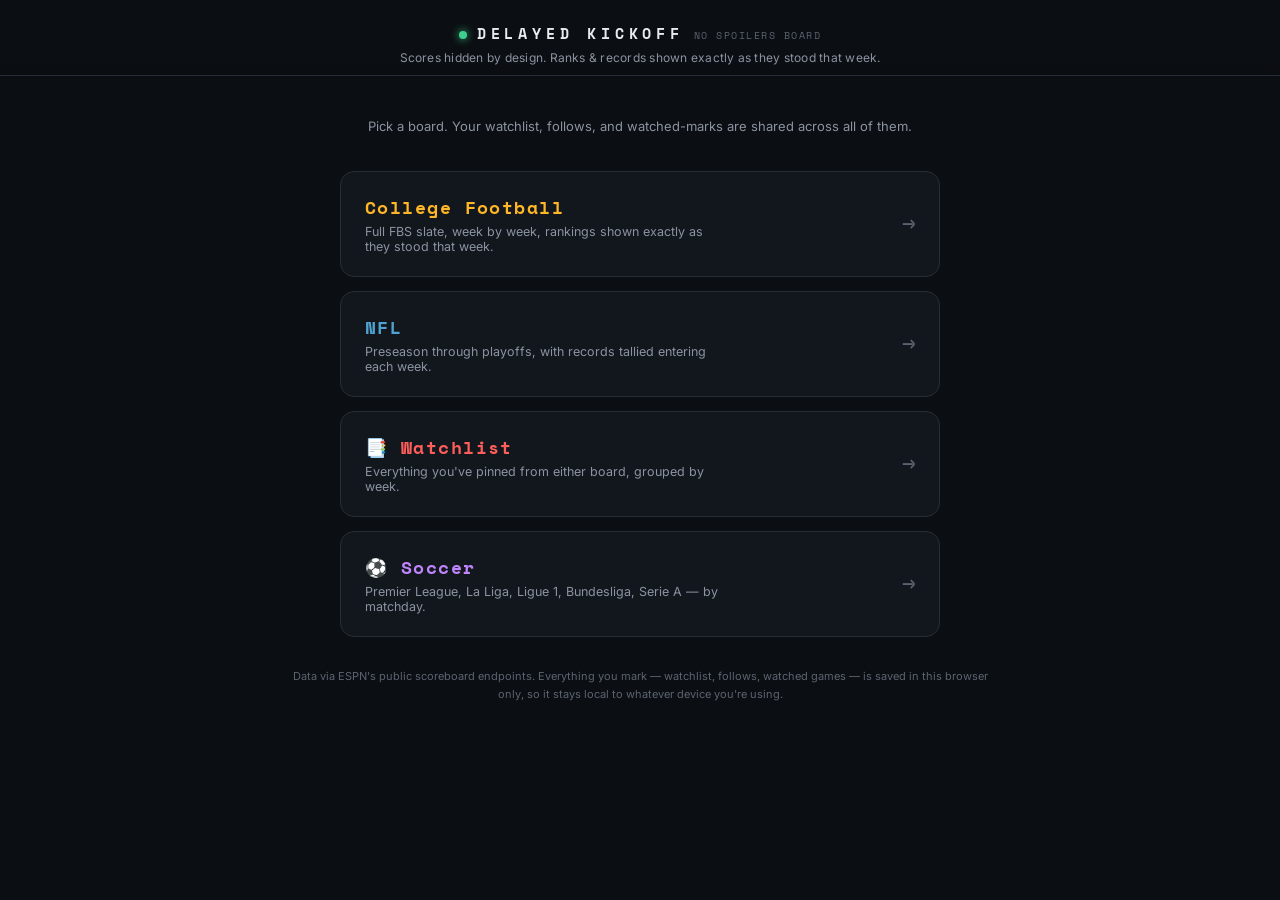
==== index.html @ 47e8d2de "Initial commit: Delayed Kickoff spoiler-free sports watchlist Static site (CFB, NFL, soccer boards) " ====
<!DOCTYPE html>
<html lang="en">
<head>
<meta charset="UTF-8">
<meta name="viewport" content="width=device-width, initial-scale=1.0">
<title>Delayed Kickoff</title>
<link rel="preconnect" href="https://fonts.googleapis.com">
<link href="https://fonts.googleapis.com/css2?family=Space+Mono:wght@400;700&family=Inter:wght@400;500;600;700&display=swap" rel="stylesheet">
<link rel="stylesheet" href="styles.css">
</head>
<body>

<header>
  <div class="brand"><span class="dot"></span><h1>Delayed Kickoff</h1><span class="tag">no spoilers board</span></div>
  <div class="subhead">Scores hidden by design. Ranks &amp; records shown exactly as they stood that week.</div>
</header>

<main class="landing-main">
  <div class="landing-sub">Pick a board. Your watchlist, follows, and watched-marks are shared across all of them.</div>

  <a class="sport-card" data-accent="cfb" href="cfb.html">
    <div>
      <div class="label">College Football</div>
      <div class="desc">Full FBS slate, week by week, rankings shown exactly as they stood that week.</div>
    </div>
    <div class="arrow">→</div>
  </a>

  <a class="sport-card" data-accent="nfl" href="nfl.html">
    <div>
      <div class="label">NFL</div>
      <div class="desc">Preseason through playoffs, with records tallied entering each week.</div>
    </div>
    <div class="arrow">→</div>
  </a>

  <a class="sport-card" data-accent="watchlist" href="watchlist.html">
    <div>
      <div class="label">📑 Watchlist</div>
      <div class="desc">Everything you've pinned from either board, grouped by week.</div>
    </div>
    <div class="arrow">→</div>
  </a>

  <a class="sport-card" data-accent="eng1" href="soccer.html">
    <div>
      <div class="label">⚽ Soccer</div>
      <div class="desc">Premier League, La Liga, Ligue 1, Bundesliga, Serie A — by matchday.</div>
    </div>
    <div class="arrow">→</div>
  </a>
</main>

<footer class="note">
  Data via ESPN's public scoreboard endpoints. Everything you mark — watchlist, follows, watched games — is saved
  in this browser only, so it stays local to whatever device you're using.
</footer>

</body>
</html>
---- styles.css ----
:root{
    --bg:#0B0E12;
    --panel:#12171D;
    --panel2:#1A2129;
    --line:#262E37;
    --text:#E7ECEF;
    --dim:#8B93A1;
    --dimmer:#5B6470;
    --cfb:#FFB627;
    --nfl:#4FA3D1;
    --gold:#FFD166;
    --hot:#FF5E5B;
    --good:#3ECF8E;
  }
  *{box-sizing:border-box;}
  html,body{margin:0;padding:0;background:var(--bg);color:var(--text);font-family:'Inter',sans-serif;}
  body{min-height:100vh;padding-bottom:60px;}
  ::selection{background:var(--gold);color:#0B0E12;}

  a{color:inherit;}

  /* ---------- header ---------- */
  header{
    position:sticky;top:0;z-index:20;
    background:linear-gradient(#0B0E12 85%, transparent);
    padding:22px 18px 10px;
    border-bottom:1px solid var(--line);
    backdrop-filter:blur(6px);
  }
  .brand{
    display:flex;align-items:baseline;gap:10px;justify-content:center;
    font-family:'Space Mono',monospace;
  }
  .brand .dot{width:8px;height:8px;border-radius:50%;background:var(--good);box-shadow:0 0 8px var(--good);}
  .brand h1{
    font-size:15px;letter-spacing:.32em;text-transform:uppercase;margin:0;
    color:var(--text);font-weight:700;
  }
  .brand .tag{font-size:10px;color:var(--dimmer);letter-spacing:.15em;text-transform:uppercase;}
  .subhead{text-align:center;color:var(--dim);font-size:12px;margin-top:6px;letter-spacing:.02em;}

  .controls{
    max-width:760px;margin:16px auto 0;display:flex;flex-direction:column;gap:12px;align-items:center;
  }
  .tabs{display:flex;gap:6px;background:var(--panel);border:1px solid var(--line);border-radius:10px;padding:4px;}
  .tab{
    font-family:'Space Mono',monospace;font-size:12px;letter-spacing:.08em;
    padding:8px 18px;border-radius:7px;cursor:pointer;color:var(--dim);
    border:1px solid transparent;transition:all .15s ease;background:transparent;
  }
  .tab.active{color:#0B0E12;font-weight:700;}
  .tab[data-sport="college-football"].active{background:var(--cfb);}
  .tab[data-sport="nfl"].active{background:var(--nfl);}
  .tab[data-sport="watchlist"].active{background:var(--hot);}
  .tab:not(.active):hover{color:var(--text);}

  .weeknav{display:flex;align-items:center;gap:14px;font-family:'Space Mono',monospace;}
  .weeknav button{
    width:34px;height:34px;border-radius:8px;border:1px solid var(--line);background:var(--panel);
    color:var(--text);font-size:16px;cursor:pointer;transition:all .15s ease;
  }
  .weeknav button:hover:not(:disabled){border-color:var(--dim);}
  .weeknav button:disabled{opacity:.3;cursor:default;}
  .weeknav .weeklabel{min-width:170px;text-align:center;font-size:13px;letter-spacing:.05em;}
  .weeknav .weeklabel .yr{color:var(--dimmer);font-size:11px;display:block;margin-top:2px;}

  .now-badge{
    font-family:'Space Mono',monospace;font-size:10px;letter-spacing:.1em;color:var(--good);
    border:1px solid var(--good);border-radius:20px;padding:3px 10px;cursor:pointer;background:transparent;
    text-transform:uppercase;
  }
  .now-badge:hover{background:rgba(62,207,142,.1);}

  /* ---------- board ---------- */
  main{max-width:760px;margin:22px auto 0;padding:0 16px;perspective:1200px;}

  .empty, .loading, .err{
    text-align:center;color:var(--dim);padding:60px 20px;font-family:'Space Mono',monospace;font-size:13px;
    letter-spacing:.04em;line-height:1.8;
  }
  .loading .flicker{animation:flicker 1.1s infinite;}
  @keyframes flicker{0%,100%{opacity:1;}50%{opacity:.35;}}
  .err{color:var(--hot);}
  .err a{text-decoration:underline;color:var(--gold);}

  .day-group{margin-bottom:22px;}
  .day-label{
    font-family:'Space Mono',monospace;font-size:11px;letter-spacing:.15em;text-transform:uppercase;
    color:var(--dimmer);margin:0 0 8px 4px;
  }

  .row{
    background:var(--panel);border:1px solid var(--line);border-radius:10px;
    padding:14px 16px;margin-bottom:8px;
    display:grid;grid-template-columns:64px 1fr auto;gap:14px;align-items:center;
    transform-origin:top center;
    animation:flap .5s ease both;
  }
  @keyframes flap{
    0%{transform:rotateX(-85deg);opacity:0;}
    60%{transform:rotateX(8deg);opacity:1;}
    100%{transform:rotateX(0);opacity:1;}
  }
  @media (prefers-reduced-motion:reduce){.row{animation:none;}}
  .row.static{animation:none;transform:none;opacity:1;}

  .row .time{
    font-family:'Space Mono',monospace;font-size:12px;color:var(--dim);text-align:left;line-height:1.4;
  }
  .row .time .status-live{color:var(--hot);font-weight:700;}
  .row .time .status-final{color:var(--dimmer);}

  .matchup{min-width:0;}
  .team-line{display:flex;align-items:center;gap:8px;margin:2px 0;flex-wrap:wrap;}
  .team-name{font-weight:600;font-size:14.5px;}
  .team-name.winner{color:var(--gold);}
  .rank-chip{
    font-family:'Space Mono',monospace;font-size:10px;background:var(--panel2);color:var(--dim);
    border:1px solid var(--line);border-radius:4px;padding:1px 5px;
  }
  .rec{font-family:'Space Mono',monospace;font-size:11px;color:var(--dimmer);}
  .at{color:var(--dimmer);font-size:11px;font-family:'Space Mono',monospace;margin:0 2px;}
  .venue-net{font-size:11px;color:var(--dimmer);margin-top:6px;display:flex;gap:10px;flex-wrap:wrap;}
  .venue-net .net{color:var(--dim);font-weight:600;}

  .flags{display:flex;flex-direction:column;gap:5px;align-items:flex-end;min-width:96px;}
  .badge{
    font-family:'Space Mono',monospace;font-size:9.5px;letter-spacing:.05em;text-transform:uppercase;
    border-radius:5px;padding:3px 7px;white-space:nowrap;
  }
  .badge.marquee{background:rgba(255,209,102,.12);color:var(--gold);border:1px solid rgba(255,209,102,.35);}
  .badge.nailbiter{background:rgba(255,94,91,.12);color:var(--hot);border:1px solid rgba(255,94,91,.35);}
  .badge.spread{background:rgba(79,163,209,.12);color:var(--nfl);border:1px solid rgba(79,163,209,.35);}
  .badge.following{background:rgba(255,94,91,.14);color:var(--hot);border:1px solid rgba(255,94,91,.4);}
  .stars{font-size:12px;letter-spacing:1px;color:var(--gold);}

  .row.followed{border-color:rgba(255,94,91,.4);}
  .row.seen{opacity:.5;}
  .row.seen:hover{opacity:.8;}
  .row.seen .team-name.winner{color:var(--dim);}

  .icon-row{display:flex;gap:6px;}

  .seen-btn{
    background:none;border:none;cursor:pointer;font-size:15px;line-height:1;padding:2px;color:var(--dimmer);
    transition:color .15s ease, transform .1s ease;
  }
  .seen-btn:hover{color:var(--good);}
  .seen-btn.on{color:var(--good);}

  .reveal-btn{
    background:none;border:none;cursor:pointer;font-size:13px;line-height:1;padding:2px;color:var(--dimmer);
    transition:color .15s ease;
  }
  .reveal-btn:hover{color:var(--gold);}
  .reveal-btn.on{color:var(--gold);}

  .team-reveal-btn{
    background:none;border:none;cursor:pointer;font-size:11px;line-height:1;padding:0 2px;color:var(--dimmer);
    transition:color .15s ease;
  }
  .team-reveal-btn:hover{color:var(--gold);}
  .team-reveal-btn.on{color:var(--gold);}

  .bookmark-btn{
    background:none;border:none;cursor:pointer;font-size:16px;line-height:1;padding:2px;
    filter:grayscale(1) opacity(.55);transition:filter .15s ease, transform .1s ease;
  }
  .bookmark-btn:hover{filter:grayscale(.4) opacity(.85);}
  .bookmark-btn.on{filter:none;opacity:1;transform:scale(1.05);}

  .follow-btn{
    background:none;border:none;cursor:pointer;font-size:12px;line-height:1;color:var(--dimmer);
    padding:0 2px;transition:color .15s ease, transform .1s ease;
  }
  .follow-btn:hover{color:var(--hot);}
  .follow-btn.on{color:var(--hot);transform:scale(1.1);}

  .sort-toggle{display:flex;gap:6px;background:var(--panel);border:1px solid var(--line);border-radius:20px;padding:3px;}
  .sort-btn{
    font-family:'Space Mono',monospace;font-size:10px;letter-spacing:.05em;color:var(--dim);
    padding:5px 12px;border-radius:16px;border:1px solid transparent;background:transparent;cursor:pointer;
    transition:all .15s ease;text-transform:uppercase;
  }
  .sort-btn.active{background:var(--panel2);color:var(--text);border-color:var(--line);}
  .sort-btn:not(.active):hover{color:var(--text);}

  .date-mini{color:var(--dimmer);font-size:10px;margin-bottom:2px;}

  .follow-list{display:flex;flex-wrap:wrap;gap:6px;justify-content:center;max-width:600px;}
  .chip{
    font-family:'Space Mono',monospace;font-size:10.5px;color:var(--text);background:var(--panel2);
    border:1px solid var(--line);border-radius:20px;padding:3px 6px 3px 10px;display:inline-flex;align-items:center;gap:6px;
  }
  .chip-x{background:none;border:none;color:var(--dimmer);cursor:pointer;font-size:13px;line-height:1;padding:0 3px;}
  .chip-x:hover{color:var(--hot);}

  footer.note{
    max-width:760px;margin:30px auto 0;padding:0 20px;color:var(--dimmer);
    font-size:11px;line-height:1.7;text-align:center;font-family:'Inter',sans-serif;
  }
  footer.note b{color:var(--dim);}

  @media (max-width:520px){
    .row{grid-template-columns:52px 1fr;}
    .flags{grid-column:1/-1;flex-direction:row;justify-content:flex-start;margin-top:4px;}
  }

  /* ---------- landing page ---------- */
  .landing-main{
    max-width:640px;margin:60px auto 0;padding:0 20px;
    display:flex;flex-direction:column;gap:14px;
  }
  .landing-sub{
    text-align:center;color:var(--dim);font-size:13px;margin:-20px 0 20px;line-height:1.6;
  }
  .sport-card{
    display:flex;align-items:center;justify-content:space-between;gap:16px;
    background:var(--panel);border:1px solid var(--line);border-radius:14px;
    padding:22px 24px;text-decoration:none;color:var(--text);
    transition:transform .15s ease, border-color .15s ease;
  }
  .sport-card:hover{transform:translateY(-2px);}
  .sport-card[data-accent="cfb"]:hover{border-color:var(--cfb);}
  .sport-card[data-accent="nfl"]:hover{border-color:var(--nfl);}
  .sport-card[data-accent="watchlist"]:hover{border-color:var(--hot);}
  .sport-card .label{
    font-family:'Space Mono',monospace;font-size:18px;letter-spacing:.08em;font-weight:700;
  }
  .sport-card[data-accent="cfb"] .label{color:var(--cfb);}
  .sport-card[data-accent="nfl"] .label{color:var(--nfl);}
  .sport-card[data-accent="watchlist"] .label{color:var(--hot);}
  .sport-card .desc{color:var(--dim);font-size:12.5px;margin-top:4px;max-width:360px;}
  .sport-card .arrow{font-family:'Space Mono',monospace;font-size:22px;color:var(--dimmer);}

  /* ---------- soccer board (5-league tabs) ---------- */
  :root{
    --eng1:#C084FC;
    --esp1:#FB7185;
    --fra1:#38BDF8;
    --ger1:#FACC15;
    --ita1:#34D399;
  }
  .tab[data-league="eng.1"].active{background:var(--eng1);}
  .tab[data-league="esp.1"].active{background:var(--esp1);}
  .tab[data-league="fra.1"].active{background:var(--fra1);}
  .tab[data-league="ger.1"].active{background:var(--ger1);}
  .tab[data-league="ita.1"].active{background:var(--ita1);}
  .tabs.soccer-tabs{flex-wrap:wrap;justify-content:center;max-width:520px;}

  .sport-card[data-accent="eng1"]:hover{border-color:var(--eng1);}
  .sport-card[data-accent="eng1"] .label{color:var(--eng1);}
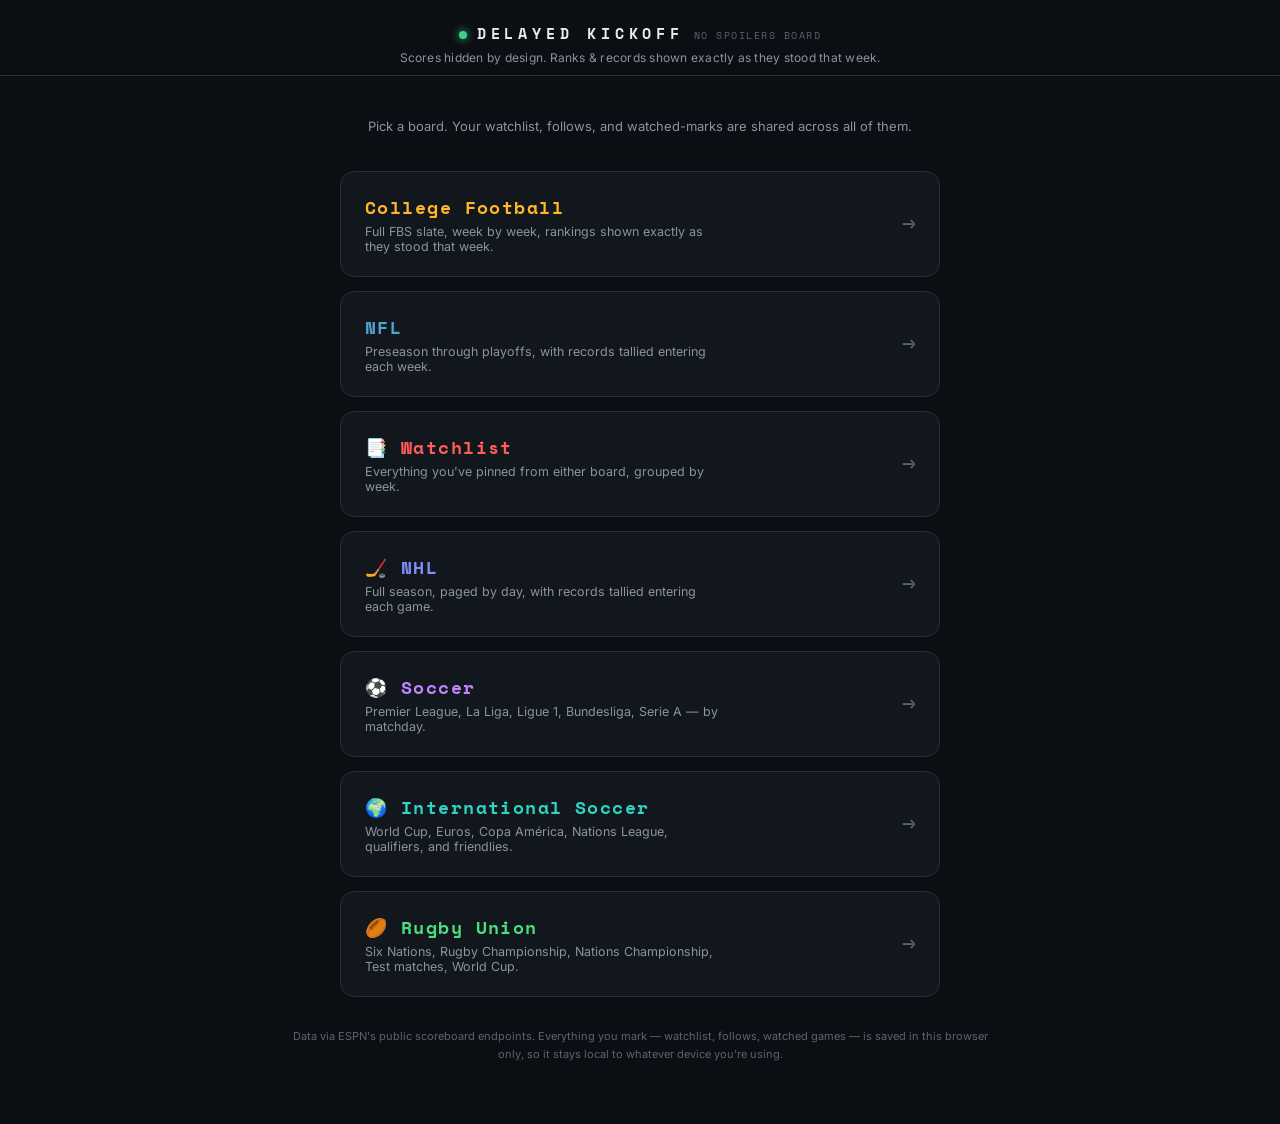
==== commit 01d5164f: "Added NHL, national team soccer, national team rugby" ====
--- a/index.html
+++ b/index.html
@@ -42,10 +42,34 @@
     <div class="arrow">→</div>
   </a>
 
+  <a class="sport-card" data-accent="nhl" href="nhl.html">
+    <div>
+      <div class="label">🏒 NHL</div>
+      <div class="desc">Full season, paged by day, with records tallied entering each game.</div>
+    </div>
+    <div class="arrow">→</div>
+  </a>
+
   <a class="sport-card" data-accent="eng1" href="soccer.html">
     <div>
       <div class="label">⚽ Soccer</div>
       <div class="desc">Premier League, La Liga, Ligue 1, Bundesliga, Serie A — by matchday.</div>
+    </div>
+    <div class="arrow">→</div>
+  </a>
+
+  <a class="sport-card" data-accent="intlsoccer" href="intl-soccer.html">
+    <div>
+      <div class="label">🌍 International Soccer</div>
+      <div class="desc">World Cup, Euros, Copa América, Nations League, qualifiers, and friendlies.</div>
+    </div>
+    <div class="arrow">→</div>
+  </a>
+
+  <a class="sport-card" data-accent="rugby" href="rugby.html">
+    <div>
+      <div class="label">🏉 Rugby Union</div>
+      <div class="desc">Six Nations, Rugby Championship, Nations Championship, Test matches, World Cup.</div>
     </div>
     <div class="arrow">→</div>
   </a>
--- a/styles.css
+++ b/styles.css
@@ -8,6 +8,7 @@
     --dimmer:#5B6470;
     --cfb:#FFB627;
     --nfl:#4FA3D1;
+    --nhl:#818CF8;
     --gold:#FFD166;
     --hot:#FF5E5B;
     --good:#3ECF8E;
@@ -42,7 +43,7 @@
   .controls{
     max-width:760px;margin:16px auto 0;display:flex;flex-direction:column;gap:12px;align-items:center;
   }
-  .tabs{display:flex;gap:6px;background:var(--panel);border:1px solid var(--line);border-radius:10px;padding:4px;}
+  .tabs{display:flex;gap:6px;background:var(--panel);border:1px solid var(--line);border-radius:10px;padding:4px;flex-wrap:wrap;justify-content:center;}
   .tab{
     font-family:'Space Mono',monospace;font-size:12px;letter-spacing:.08em;
     padding:8px 18px;border-radius:7px;cursor:pointer;color:var(--dim);
@@ -51,6 +52,7 @@
   .tab.active{color:#0B0E12;font-weight:700;}
   .tab[data-sport="college-football"].active{background:var(--cfb);}
   .tab[data-sport="nfl"].active{background:var(--nfl);}
+  .tab[data-sport="nhl"].active{background:var(--nhl);}
   .tab[data-sport="watchlist"].active{background:var(--hot);}
   .tab:not(.active):hover{color:var(--text);}
 
@@ -109,6 +111,7 @@
   }
   .row .time .status-live{color:var(--hot);font-weight:700;}
   .row .time .status-final{color:var(--dimmer);}
+  .row .time .status-replay{color:var(--gold);}
 
   .matchup{min-width:0;}
   .team-line{display:flex;align-items:center;gap:8px;margin:2px 0;flex-wrap:wrap;}
@@ -223,12 +226,14 @@
   .sport-card:hover{transform:translateY(-2px);}
   .sport-card[data-accent="cfb"]:hover{border-color:var(--cfb);}
   .sport-card[data-accent="nfl"]:hover{border-color:var(--nfl);}
+  .sport-card[data-accent="nhl"]:hover{border-color:var(--nhl);}
   .sport-card[data-accent="watchlist"]:hover{border-color:var(--hot);}
   .sport-card .label{
     font-family:'Space Mono',monospace;font-size:18px;letter-spacing:.08em;font-weight:700;
   }
   .sport-card[data-accent="cfb"] .label{color:var(--cfb);}
   .sport-card[data-accent="nfl"] .label{color:var(--nfl);}
+  .sport-card[data-accent="nhl"] .label{color:var(--nhl);}
   .sport-card[data-accent="watchlist"] .label{color:var(--hot);}
   .sport-card .desc{color:var(--dim);font-size:12.5px;margin-top:4px;max-width:360px;}
   .sport-card .arrow{font-family:'Space Mono',monospace;font-size:22px;color:var(--dimmer);}
@@ -250,3 +255,20 @@
 
   .sport-card[data-accent="eng1"]:hover{border-color:var(--eng1);}
   .sport-card[data-accent="eng1"] .label{color:var(--eng1);}
+
+  /* ---------- international soccer + rugby boards ---------- */
+  :root{
+    --intlsoccer:#2DD4BF;
+    --rugby:#4ADE80;
+  }
+  .tab[data-sport="intl-soccer"].active{background:var(--intlsoccer);}
+  .tab[data-sport="rugby"].active{background:var(--rugby);}
+  .tabs.intlsoccer-tabs{flex-wrap:wrap;justify-content:center;max-width:680px;}
+  .tabs.rugby-tabs{flex-wrap:wrap;justify-content:center;max-width:560px;}
+  .tabs.intlsoccer-tabs .tab.active{background:var(--intlsoccer);}
+  .tabs.rugby-tabs .tab.active{background:var(--rugby);}
+
+  .sport-card[data-accent="intlsoccer"]:hover{border-color:var(--intlsoccer);}
+  .sport-card[data-accent="intlsoccer"] .label{color:var(--intlsoccer);}
+  .sport-card[data-accent="rugby"]:hover{border-color:var(--rugby);}
+  .sport-card[data-accent="rugby"] .label{color:var(--rugby);}
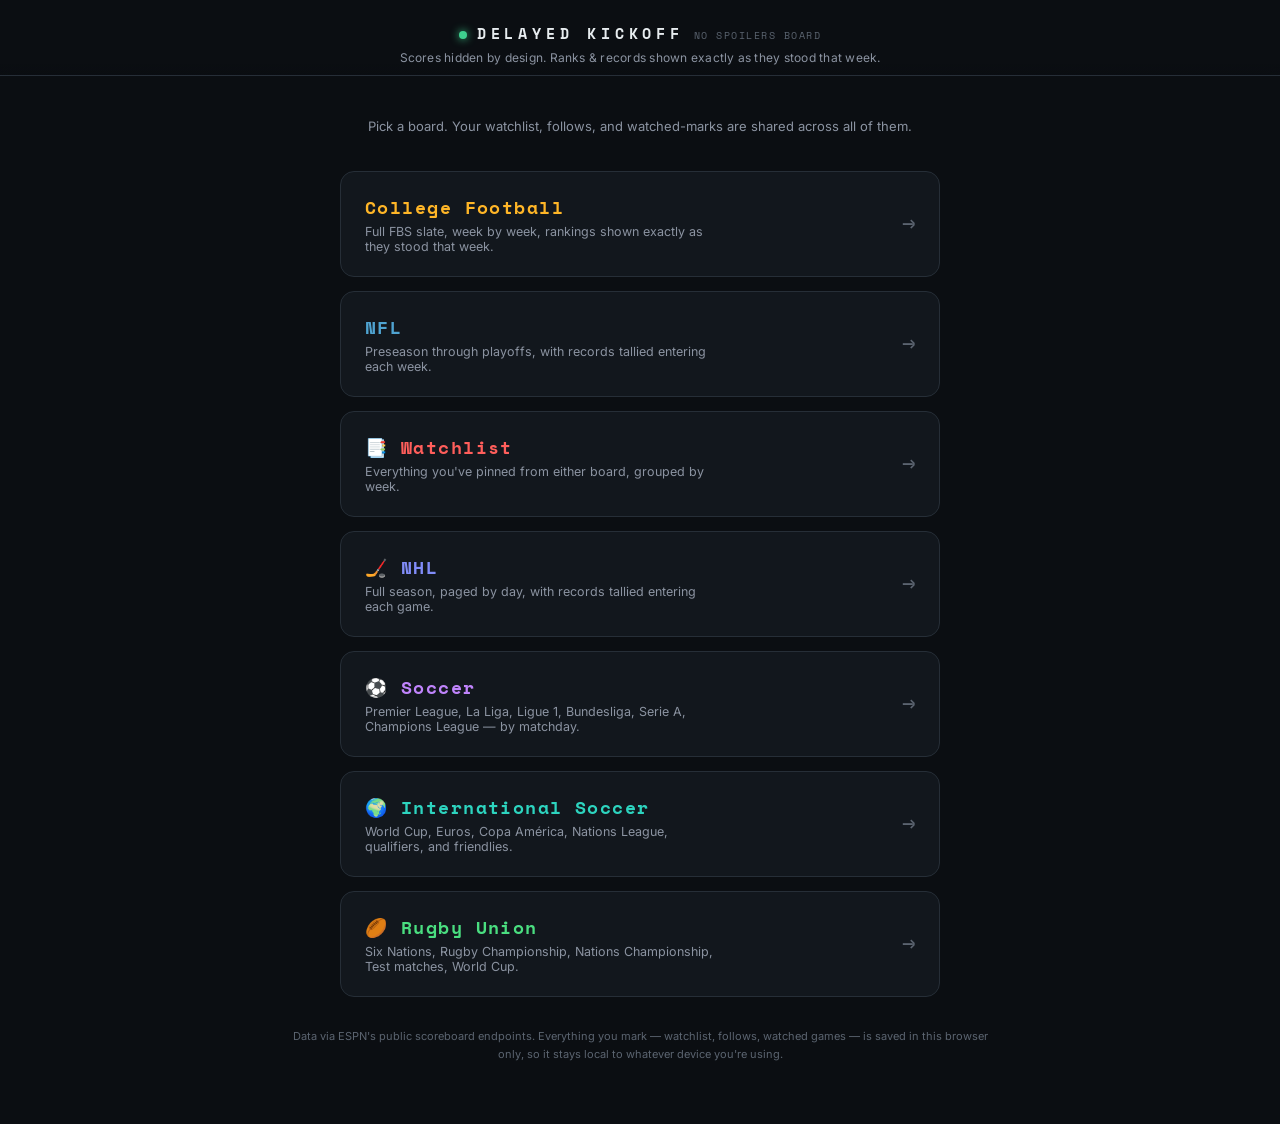
==== commit 0ae53809: "Add Champions League and fix broken soccer season fetching Adds Champions League as a new soccer tab" ====
--- a/index.html
+++ b/index.html
@@ -3,6 +3,7 @@
 <head>
 <meta charset="UTF-8">
 <meta name="viewport" content="width=device-width, initial-scale=1.0">
+<link rel="icon" href="data:image/svg+xml,<svg xmlns='http://www.w3.org/2000/svg' viewBox='0 0 100 100'><text y='.9em' font-size='90'>🙈</text></svg>">
 <title>Delayed Kickoff</title>
 <link rel="preconnect" href="https://fonts.googleapis.com">
 <link href="https://fonts.googleapis.com/css2?family=Space+Mono:wght@400;700&family=Inter:wght@400;500;600;700&display=swap" rel="stylesheet">
@@ -53,7 +54,7 @@
   <a class="sport-card" data-accent="eng1" href="soccer.html">
     <div>
       <div class="label">⚽ Soccer</div>
-      <div class="desc">Premier League, La Liga, Ligue 1, Bundesliga, Serie A — by matchday.</div>
+      <div class="desc">Premier League, La Liga, Ligue 1, Bundesliga, Serie A, Champions League — by matchday.</div>
     </div>
     <div class="arrow">→</div>
   </a>
--- a/styles.css
+++ b/styles.css
@@ -12,6 +12,7 @@
     --gold:#FFD166;
     --hot:#FF5E5B;
     --good:#3ECF8E;
+    --rivalry:#B18AFF;
   }
   *{box-sizing:border-box;}
   html,body{margin:0;padding:0;background:var(--bg);color:var(--text);font-family:'Inter',sans-serif;}
@@ -73,6 +74,14 @@
   }
   .now-badge:hover{background:rgba(62,207,142,.1);}
 
+  .data-io{display:flex;gap:8px;justify-content:center;}
+  .data-io button{
+    font-family:'Space Mono',monospace;font-size:10px;letter-spacing:.08em;color:var(--dim);
+    border:1px solid var(--line);border-radius:20px;padding:5px 12px;cursor:pointer;background:var(--panel);
+    text-transform:uppercase;
+  }
+  .data-io button:hover{color:var(--text);border-color:var(--dim);}
+
   /* ---------- board ---------- */
   main{max-width:760px;margin:22px auto 0;padding:0 16px;perspective:1200px;}
 
@@ -135,7 +144,15 @@
   .badge.nailbiter{background:rgba(255,94,91,.12);color:var(--hot);border:1px solid rgba(255,94,91,.35);}
   .badge.spread{background:rgba(79,163,209,.12);color:var(--nfl);border:1px solid rgba(79,163,209,.35);}
   .badge.following{background:rgba(255,94,91,.14);color:var(--hot);border:1px solid rgba(255,94,91,.4);}
-  .stars{font-size:12px;letter-spacing:1px;color:var(--gold);}
+  .badge.rivalry{background:rgba(177,138,255,.12);color:var(--rivalry);border:1px solid rgba(177,138,255,.35);}
+  .badge.overtime{background:rgba(62,207,142,.12);color:var(--good);border:1px solid rgba(62,207,142,.35);}
+  .watch-score{
+    font-family:'Space Mono',monospace;font-size:12px;font-weight:700;line-height:1;
+    padding:3px 6px;border-radius:5px;border:1px solid var(--line);background:var(--panel2);
+  }
+  .watch-score.low{color:var(--dimmer);}
+  .watch-score.mid{color:var(--gold);border-color:rgba(255,209,102,.35);}
+  .watch-score.high{color:var(--good);border-color:rgba(62,207,142,.35);}
 
   .row.followed{border-color:rgba(255,94,91,.4);}
   .row.seen{opacity:.5;}
@@ -238,19 +255,21 @@
   .sport-card .desc{color:var(--dim);font-size:12.5px;margin-top:4px;max-width:360px;}
   .sport-card .arrow{font-family:'Space Mono',monospace;font-size:22px;color:var(--dimmer);}
 
-  /* ---------- soccer board (5-league tabs) ---------- */
+  /* ---------- soccer board (5 domestic leagues + Champions League tabs) ---------- */
   :root{
     --eng1:#C084FC;
     --esp1:#FB7185;
     --fra1:#38BDF8;
     --ger1:#FACC15;
     --ita1:#34D399;
+    --ucl:#6366F1;
   }
   .tab[data-league="eng.1"].active{background:var(--eng1);}
   .tab[data-league="esp.1"].active{background:var(--esp1);}
   .tab[data-league="fra.1"].active{background:var(--fra1);}
   .tab[data-league="ger.1"].active{background:var(--ger1);}
   .tab[data-league="ita.1"].active{background:var(--ita1);}
+  .tab[data-league="uefa.champions"].active{background:var(--ucl);}
   .tabs.soccer-tabs{flex-wrap:wrap;justify-content:center;max-width:520px;}
 
   .sport-card[data-accent="eng1"]:hover{border-color:var(--eng1);}
